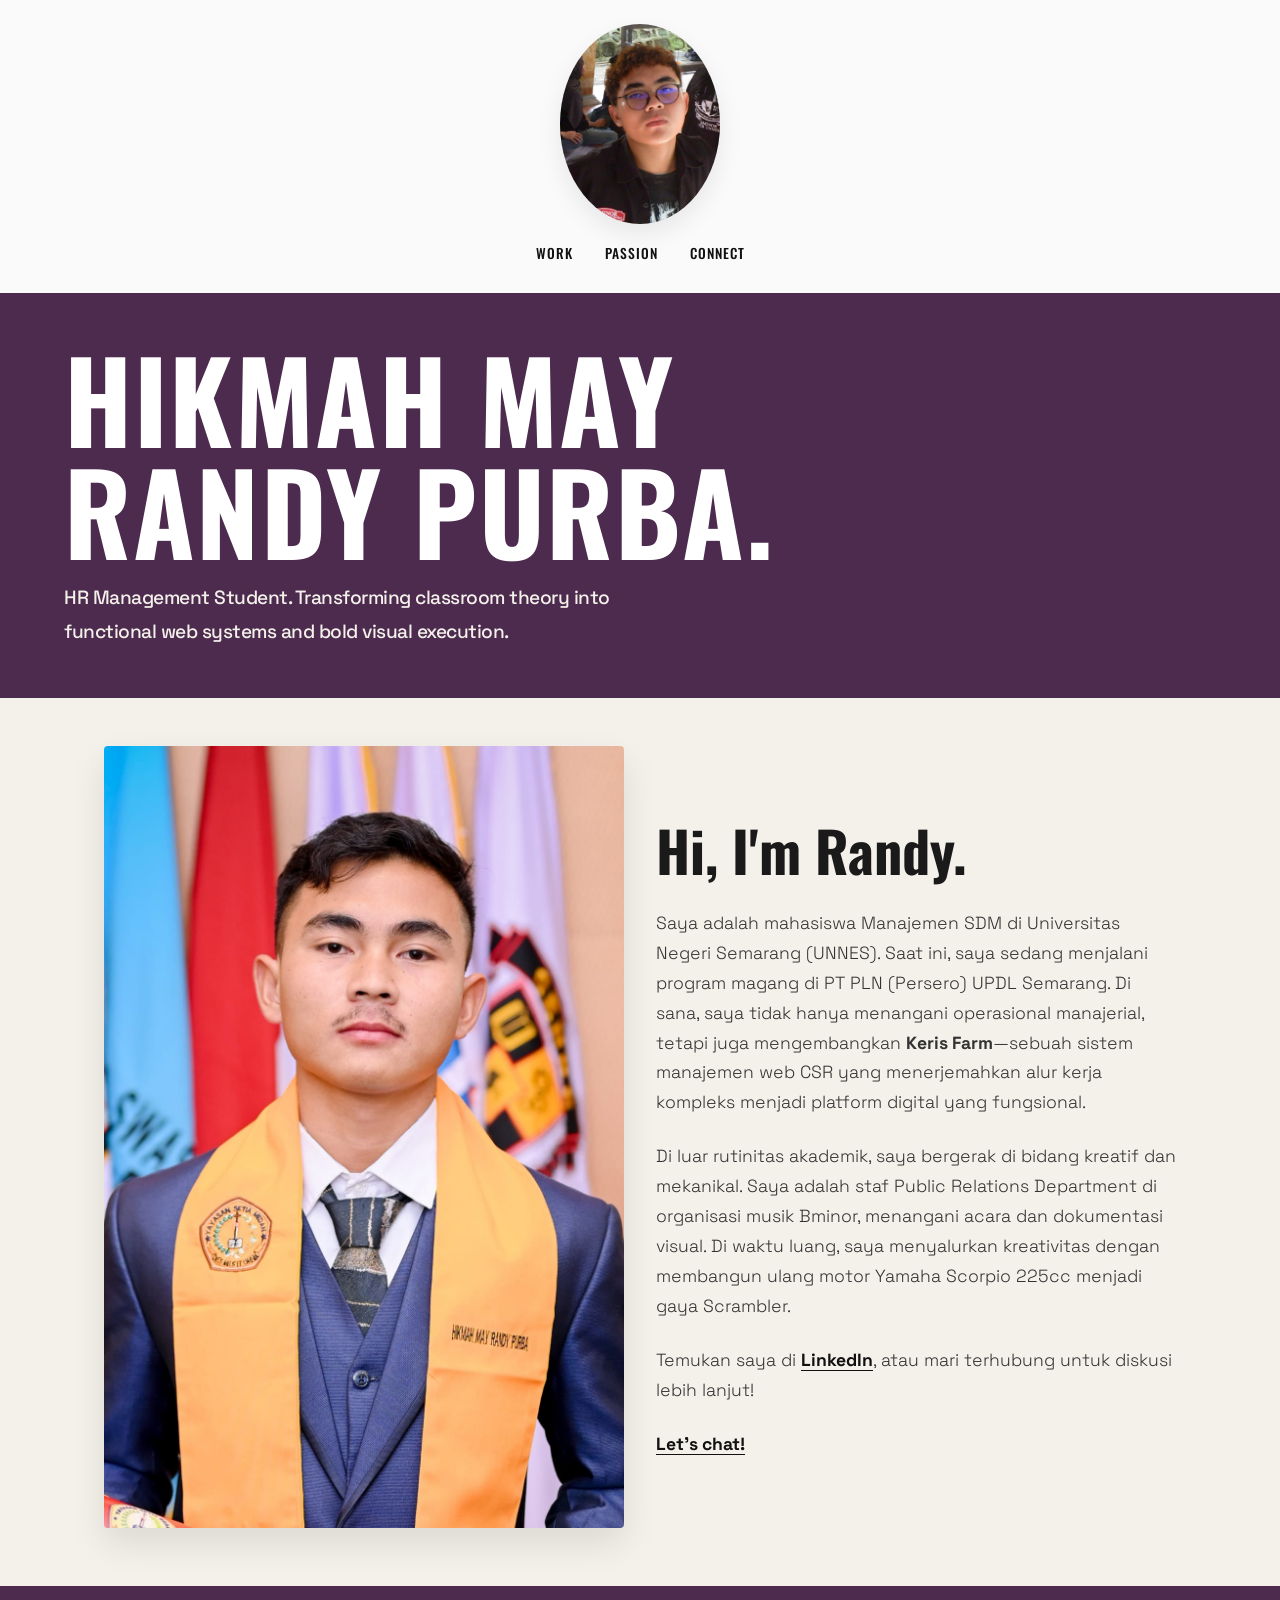
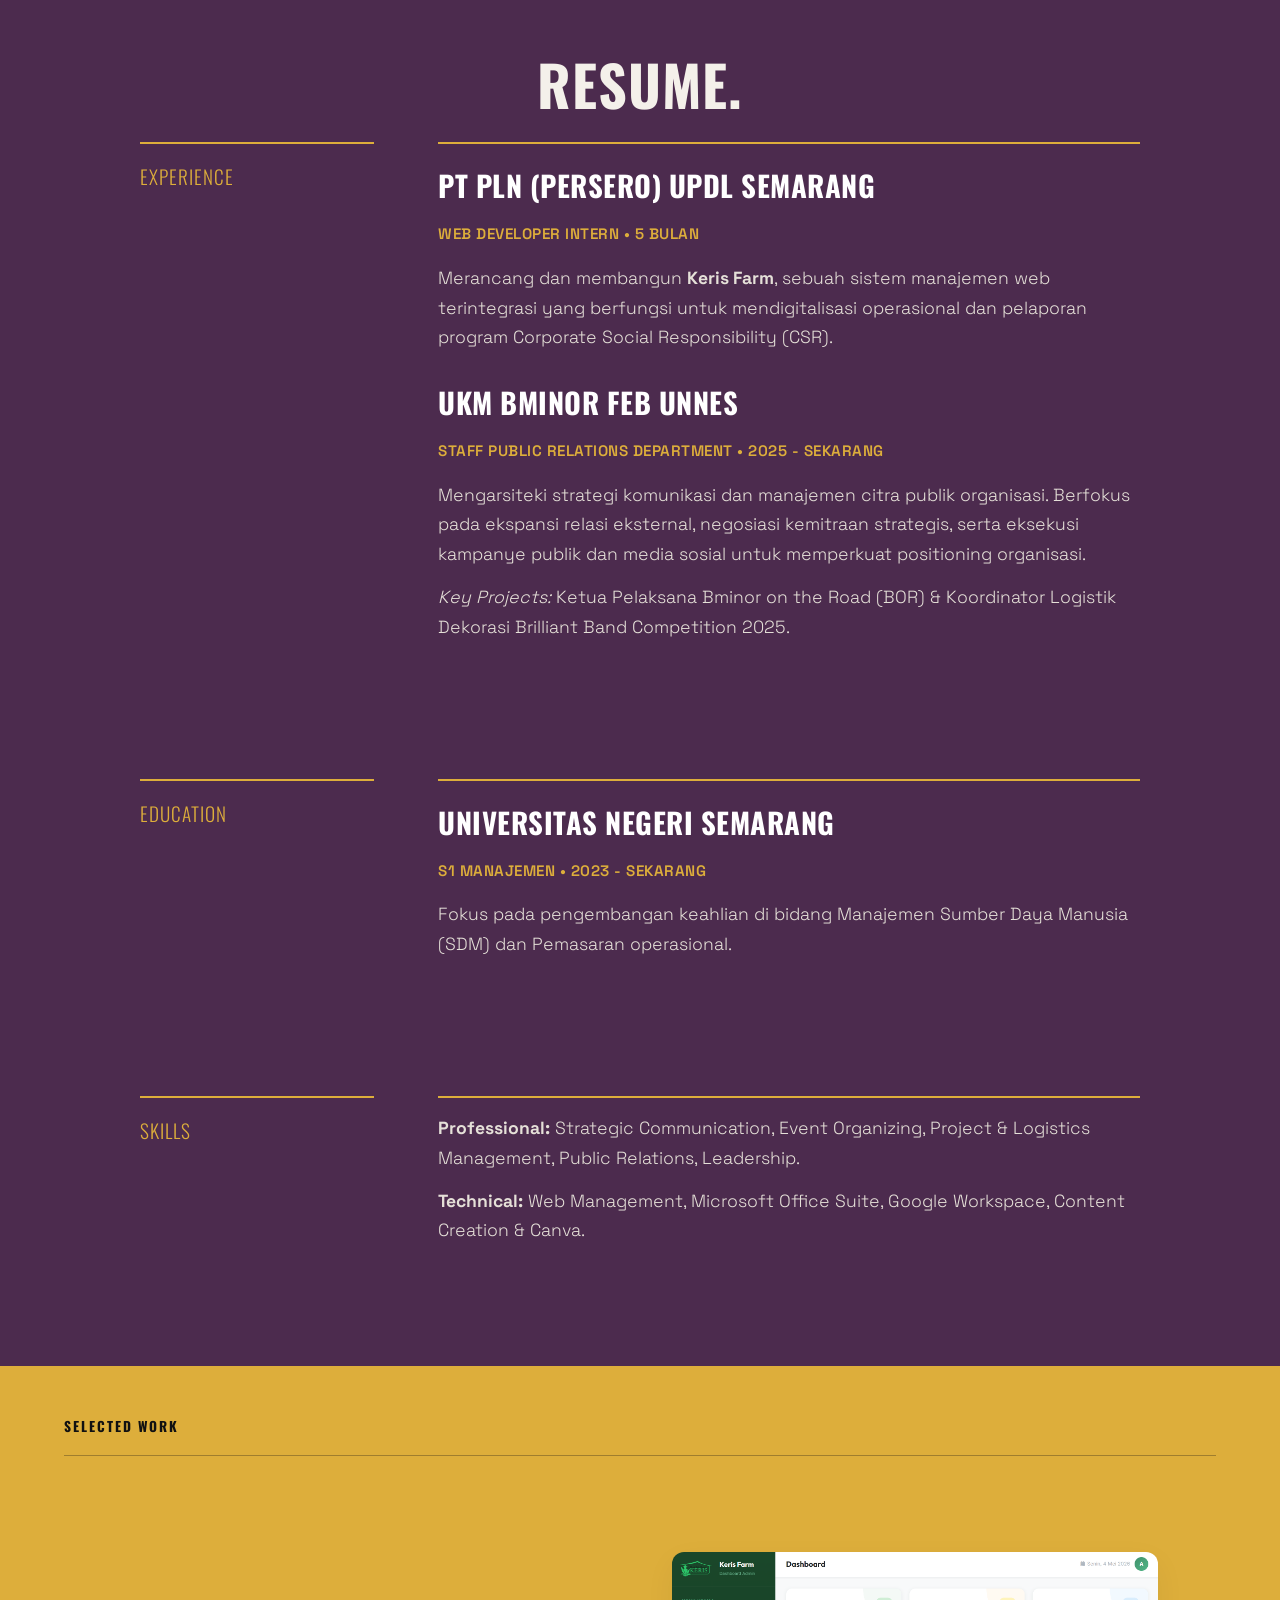
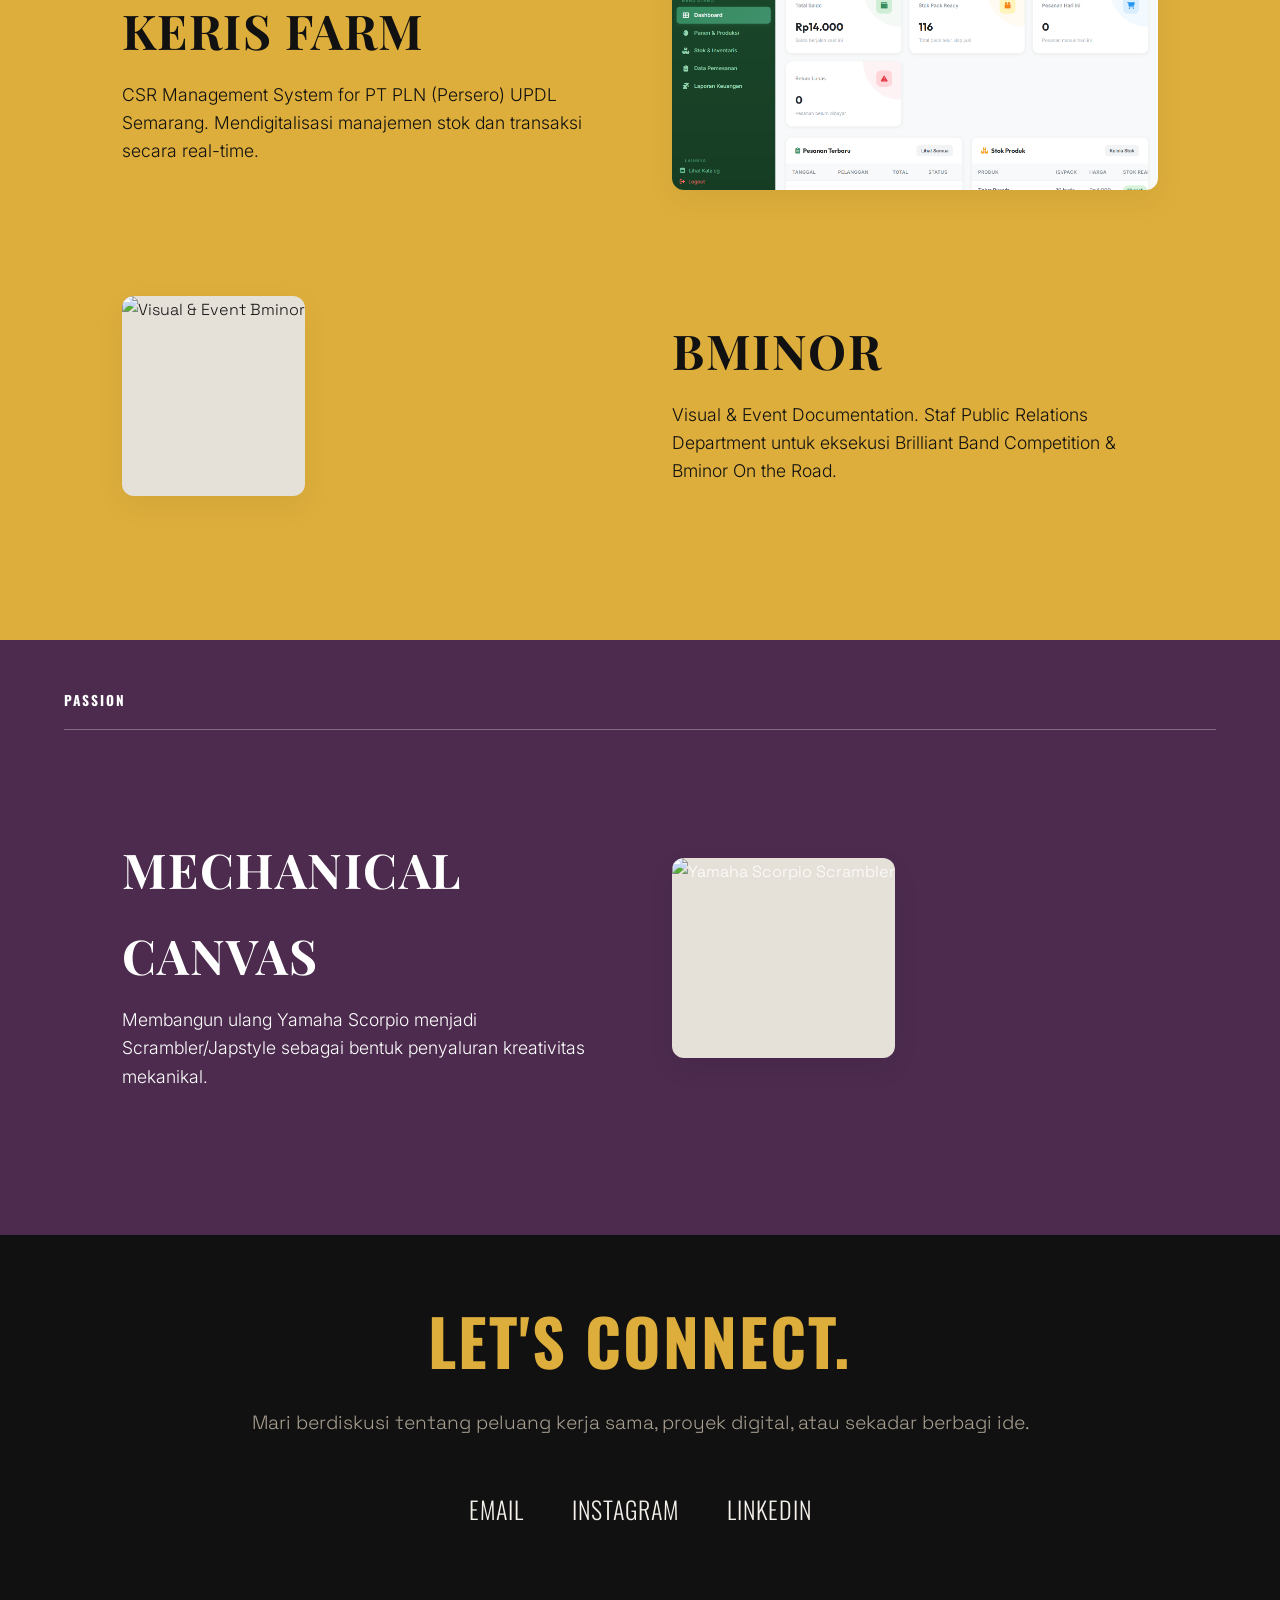
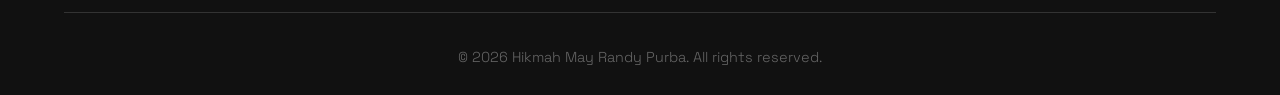
==== index.html @ bf38a8a7 "Add files via upload" ====
<!DOCTYPE html>
<html lang="id">

<head>
    <meta charset="UTF-8">
    <meta name="viewport" content="width=device-width, initial-scale=1.0">
    <title>Hikmah May Randy Purba | Portfolio</title>
    <link
        href="https://fonts.googleapis.com/css2?family=Oswald:wght@500;700&family=Space+Grotesk:wght@400;500;600&display=swap"
        rel="stylesheet">
    <link rel="stylesheet" href="style.css">
</head>

<body>

    <!-- Header / Navbar -->
    <header class="fade-in">
        <img src="profile.jpeg" alt="Hikmah May Randy Purba" class="profile-logo">
        <ul class="nav-links">
            <li><a href="#work">WORK</a></li>
            <li><a href="#passion">PASSION</a></li>
            <li><a href="#connect">CONNECT</a></li>
        </ul>
    </header>

    <!-- Hero Section -->
    <section class="hero-section">
        <div class="hero-content fade-in delay-1">
            <h1
                style="font-family: 'Oswald', sans-serif; font-size: clamp(3.5rem, 10vw, 7rem); line-height: 1; margin-bottom: 1rem; text-transform: uppercase;">
                HIKMAH MAY<br>RANDY PURBA.</h1>
            <p style="font-family: 'Space Grotesk', sans-serif; font-weight: 500; font-size: 1.2rem; color: #F4F0EA;">HR
                Management Student. Transforming classroom theory into functional web systems and bold visual execution.
            </p>
        </div>
    </section>

    <!-- About Section -->
    <section class="about-section fade-in-scroll">
        <div class="about-image">
            <img src="foto-randy.jpeg" alt="Randy Purba Portrait">
        </div>
        <div class="about-content">
            <h2>Hi, I'm Randy.</h2>
            <p>Saya adalah mahasiswa Manajemen SDM di Universitas Negeri Semarang (UNNES). Saat ini, saya sedang
                menjalani program magang di PT PLN (Persero) UPDL Semarang. Di sana, saya tidak hanya menangani
                operasional manajerial, tetapi juga mengembangkan <strong>Keris Farm</strong>—sebuah sistem manajemen
                web CSR yang menerjemahkan alur kerja kompleks menjadi platform digital yang fungsional.</p>
            <p>Di luar rutinitas akademik, saya bergerak di bidang kreatif dan mekanikal. Saya adalah staf Public
                Relations Department di organisasi musik Bminor, menangani acara dan dokumentasi visual. Di waktu luang,
                saya menyalurkan kreativitas dengan membangun ulang motor Yamaha Scorpio 225cc menjadi gaya Scrambler.
            </p>
            <p>Temukan saya di <a href="#">LinkedIn</a>, atau mari terhubung untuk diskusi lebih lanjut!</p>
            <p><strong><a href="#">Let's chat!</a></strong></p>
        </div>
    </section>

    <!-- Resume Section -->
    <section class="resume-section">
        <h2 class="section-title">Resume.</h2>
        <div class="resume-grid">

            <!-- Experience -->
            <div class="resume-category">Experience</div>
            <div class="resume-items">
                <div class="resume-item">
                    <h3>PT PLN (Persero) UPDL Semarang</h3>
                    <span class="date">Web Developer Intern &bull; 5 Bulan</span>
                    <p>Merancang dan membangun <strong>Keris Farm</strong>, sebuah sistem manajemen web terintegrasi
                        yang berfungsi untuk mendigitalisasi operasional dan pelaporan program Corporate Social
                        Responsibility (CSR).</p>
                </div>
                <div class="resume-item">
                    <h3>UKM Bminor FEB UNNES</h3>
                    <span class="date">Staff Public Relations Department &bull; 2025 - Sekarang</span>
                    <p>Mengarsiteki strategi komunikasi dan manajemen citra publik organisasi. Berfokus pada ekspansi
                        relasi eksternal, negosiasi kemitraan strategis, serta eksekusi kampanye publik dan media sosial
                        untuk memperkuat positioning organisasi.</p>
                    <p><em>Key Projects:</em> Ketua Pelaksana Bminor on the Road (BOR) & Koordinator Logistik Dekorasi
                        Brilliant Band Competition 2025.</p>
                </div>
            </div>

            <!-- Education -->
            <div class="resume-category">Education</div>
            <div class="resume-items">
                <div class="resume-item">
                    <h3>Universitas Negeri Semarang</h3>
                    <span class="date">S1 Manajemen &bull; 2023 - Sekarang</span>
                    <p>Fokus pada pengembangan keahlian di bidang Manajemen Sumber Daya Manusia (SDM) dan Pemasaran
                        operasional.</p>
                </div>
            </div>

            <!-- Skills -->
            <div class="resume-category">Skills</div>
            <div class="resume-items">
                <div class="resume-item">
                    <p><strong>Professional:</strong> Strategic Communication, Event Organizing, Project & Logistics
                        Management, Public Relations, Leadership.</p>
                    <p><strong>Technical:</strong> Web Management, Microsoft Office Suite, Google Workspace, Content
                        Creation & Canva.</p>
                </div>
            </div>

        </div>
    </section>

    <!-- Selected Work Section -->
    <section id="work" class="work-section">
        <h2 class="section-header fade-in-scroll">Selected Work</h2>

        <!-- Keris Farm -->
        <div class="project-container fade-in-scroll">
            <div class="project-image-wrapper">
                <img src="keris-dashboard.png" alt="Keris Farm Dashboard">
            </div>
            <div class="project-text">
                <h2 style="font-family: 'Playfair Display', serif; font-size: 3rem; margin-bottom: 1rem;">Keris Farm
                </h2>
                <p style="font-family: 'Inter', sans-serif; font-size: 1.1rem; line-height: 1.6;">CSR Management System
                    for PT PLN (Persero) UPDL Semarang. Mendigitalisasi manajemen stok dan transaksi secara real-time.
                </p>
            </div>
        </div>

        <!-- Bminor -->
        <div class="project-container fade-in-scroll">
            <div class="project-image-wrapper">
                <img src="bminor.jpg" alt="Visual & Event Bminor">
            </div>
            <div class="project-text">
                <h2 style="font-family: 'Playfair Display', serif; font-size: 3rem; margin-bottom: 1rem;">Bminor</h2>
                <p style="font-family: 'Inter', sans-serif; font-size: 1.1rem; line-height: 1.6;">Visual & Event
                    Documentation. Staf Public Relations Department untuk eksekusi Brilliant Band Competition & Bminor
                    On the Road.</p>
            </div>
        </div>
    </section>

    <!-- Passion Section -->
    <section id="passion" class="passion-section">
        <h2 class="section-header fade-in-scroll">Passion</h2>

        <div class="project-container fade-in-scroll">
            <div class="project-image-wrapper">
                <img src="motor.jpeg" alt="Yamaha Scorpio Scrambler">
            </div>
            <div class="project-text">
                <h2 style="font-family: 'Playfair Display', serif; font-size: 3rem; margin-bottom: 1rem;">Mechanical
                    Canvas</h2>
                <p style="font-family: 'Inter', sans-serif; font-size: 1.1rem; line-height: 1.6;">Membangun ulang Yamaha
                    Scorpio menjadi Scrambler/Japstyle sebagai bentuk penyaluran kreativitas mekanikal.</p>
            </div>
        </div>
    </section>

    <!-- Footer -->
    <footer id="connect" class="footer-section">
        <div class="footer-content">
            <h2>LET'S CONNECT.</h2>
            <p>Mari berdiskusi tentang peluang kerja sama, proyek digital, atau sekadar berbagi ide.</p>
            <div class="social-links">
                <a href="mailto:hikmahpabloko@gmail.com" target="_blank">EMAIL</a>
                <a href="https://instagram.com/randypablo_9" target="_blank">INSTAGRAM</a>
                <a href="#" target="_blank">LINKEDIN</a>
            </div>
        </div>
        <div class="footer-bottom">
            <p>&copy; 2026 Hikmah May Randy Purba. All rights reserved.</p>
        </div>
    </footer>

    <script src="script.js"></script>
</body>

</html>
---- style.css ----
@import url('https://fonts.googleapis.com/css2?family=Inter:wght@300;400;500&family=Playfair+Display:ital,wght@0,400;0,600;1,400&display=swap');

:root {
    --bg-color: #f4f1ea;
    --text-primary: #2c2b29;
    --text-accent: #A89F91;
    --font-heading: 'Playfair Display', serif;
    --font-body: 'Inter', sans-serif;
    --padding-global: 10vh 5%;
    --radius: 12px;
    --transition-slow: 1s cubic-bezier(0.16, 1, 0.3, 1);
}

* {
    margin: 0;
    padding: 0;
    box-sizing: border-box;
}

html {
    scroll-behavior: smooth;
}

body {
    background-color: var(--bg-color);
    color: var(--text-primary);
    font-family: var(--font-body);
    font-weight: 300;
    line-height: 1.8;
    overflow-x: hidden;
    -webkit-font-smoothing: antialiased;
}

a {
    text-decoration: none;
    color: inherit;
    transition: opacity 0.3s ease;
}

a:hover {
    opacity: 0.6;
}

h1,
h2,
h3 {
    font-family: 'Oswald', sans-serif;
    text-transform: uppercase;
    letter-spacing: 1.5px;
    font-weight: 700;
    color: #1a1a1a;
}

h2, h3 {
    margin-bottom: 0.5rem !important;
}

body,
p,
a,
span {
    font-family: 'Space Grotesk', sans-serif;
}

/* Animations */
.fade-in {
    opacity: 0;
    transform: translateY(30px);
    animation: fadeInUp 1.5s cubic-bezier(0.16, 1, 0.3, 1) forwards;
}

.delay-1 {
    animation-delay: 0.2s;
}

.delay-2 {
    animation-delay: 0.4s;
}

@keyframes fadeInUp {
    to {
        opacity: 1;
        transform: translateY(0);
    }
}

.fade-in-scroll {
    opacity: 0;
    transform: translateY(40px);
    transition: opacity 1.5s cubic-bezier(0.16, 1, 0.3, 1), transform 1.5s cubic-bezier(0.16, 1, 0.3, 1);
}

.fade-in-scroll.visible {
    opacity: 1;
    transform: translateY(0);
}

/* Header & Navbar */
header {
    display: flex;
    flex-direction: column;
    align-items: center;
    justify-content: center;
    padding: 1.5rem 5%;
    background-color: #FAFAFA;
}

.profile-logo {
    width: 160px !important;
    height: 160px !important;
    border-radius: 50% !important;
    object-fit: cover !important;
    margin-bottom: 0;
    box-shadow: 0 10px 25px rgba(0,0,0,0.08);
}

.nav-links {
    display: flex;
    gap: 2rem;
    justify-content: center;
    list-style: none;
    margin-top: 1rem;
}

.nav-links a {
    font-family: 'Oswald', sans-serif;
    font-size: 0.85rem;
    font-weight: 500;
    letter-spacing: 1px;
    text-transform: uppercase;
    color: #111111;
}

.nav-links a:hover {
    color: #DBAC34;
}

/* Hero Section */
.hero-section {
    background-color: #4C2B4E;
    color: #FFFFFF;
    padding: 3rem 5% !important;
    display: flex;
    flex-direction: column;
    justify-content: center;
}

.hero-content {
    max-width: 900px;
}

.hero-section h1 {
    font-size: clamp(3.5rem, 10vw, 7rem);
    line-height: 1;
    margin-bottom: 1rem;
    color: #FFFFFF;
}

.hero-section p {
    font-family: 'Space Grotesk', sans-serif;
    font-weight: 500;
    font-size: 1.2rem;
    letter-spacing: -0.5px;
    max-width: 600px;
    line-height: 1.8;
    color: #F4F0EA;
}

/* About Section */
.about-section {
    display: grid;
    grid-template-columns: 1fr 1fr;
    gap: 2rem;
    align-items: center;
    padding: 3rem 5% !important;
    max-width: 1200px;
    margin: 0 auto;
}

.about-image img {
    width: 100%;
    height: auto;
    object-fit: cover;
    border-radius: 4px;
    box-shadow: 0 15px 35px rgba(0,0,0,0.1);
}

.about-content h2 {
    font-family: 'Oswald', sans-serif;
    font-size: 3.5rem;
    margin-bottom: 1.5rem;
    text-transform: none;
    letter-spacing: 0;
}

.about-content p {
    font-family: 'Space Grotesk', sans-serif;
    font-size: 1.1rem;
    line-height: 1.7;
    color: #333333;
    margin-bottom: 1.5rem;
}

.about-content a {
    font-weight: bold;
    color: #111;
    text-decoration: underline;
    text-underline-offset: 4px;
}

/* Resume Section */
.resume-section { padding: 3rem 5% !important; background-color: #4C2B4E; color: #F4F0EA; }
.section-title { font-family: 'Oswald', sans-serif; font-size: 3.5rem; text-transform: uppercase; margin-bottom: 1.5rem; text-align: center; letter-spacing: 1px; color: #F4F0EA; }
.resume-grid { display: grid; grid-template-columns: 1fr 3fr; gap: 4rem; max-width: 1000px; margin: 0 auto; }
.resume-category { font-family: 'Oswald', sans-serif; font-size: 1.2rem; text-transform: uppercase; letter-spacing: 1px; color: #DDAE3B; border-top: 2px solid #DDAE3B; padding-top: 1rem; }
.resume-items { border-top: 2px solid #DDAE3B; padding-top: 1rem; padding-bottom: 3rem; }
.resume-item { margin-bottom: 1.5rem; }
.resume-item h3 { font-family: 'Oswald', sans-serif; font-size: 1.8rem; margin-bottom: 0.3rem; letter-spacing: 0.5px; color: #FFFFFF; }
.resume-item .date { display: inline-block; font-family: 'Space Grotesk', sans-serif; font-size: 0.95rem; font-weight: 600; color: #DDAE3B; margin-bottom: 1rem; text-transform: uppercase; letter-spacing: 0.5px; }
.resume-item p { font-family: 'Space Grotesk', sans-serif; font-size: 1.1rem; line-height: 1.7; margin-bottom: 0.8rem; color: #E5E0D8; }

/* Section Common */
section {
    padding: 3rem 5% !important;
}

.section-header {
    font-size: 0.85rem;
    text-transform: uppercase;
    letter-spacing: 0.15em;
    color: var(--text-accent);
    margin-bottom: 2rem;
    border-bottom: 1px solid rgba(168, 159, 145, 0.3);
    padding-bottom: 1rem;
}

.work-section {
    background-color: #DDAE3B;
    padding: 3rem 5% !important;
    color: #111111;
}

.work-section h2, .work-section h3, .work-section .section-header {
    color: #111111;
    border-color: rgba(17, 17, 17, 0.3);
}

.passion-section {
    background-color: #4C2B4E;
    color: #FFFFFF;
}

.passion-section h2, .passion-section h3, .passion-section .section-header, .passion-section .project-desc {
    color: #FFFFFF;
    border-color: rgba(255, 255, 255, 0.3);
}

/* Project Layout - Strict Grid */
.project-container {
    display: grid;
    grid-template-columns: 1fr 1fr;
    gap: 4rem;
    align-items: center;
    margin: 6rem auto;
    max-width: 1200px;
    padding: 0 5%;
}

.project-container:nth-child(even) .project-text {
    order: -1;
}

img {
    width: 100%;
    height: auto;
    border-radius: 12px;
    object-fit: cover;
    background-color: #e5e0d8;
    min-height: 200px;
    box-shadow: 0 10px 30px rgba(0, 0, 0, 0.05);
}

@media (max-width: 768px) {
    .project-container {
        grid-template-columns: 1fr;
        gap: 2rem;
    }

    .project-container:nth-child(even) .project-text {
        order: 0;
        /* Reset ordering for mobile */
    }
}

/* Footer */
.footer-section { background-color: #111111; color: #F4F0EA; padding: 3rem 5% 1.5rem; text-align: center; }
.footer-content { max-width: 800px; margin: 0 auto 5rem; }
.footer-content h2 { font-family: 'Oswald', sans-serif; font-size: 4rem; text-transform: uppercase; margin-bottom: 1rem; color: #DDAE3B; letter-spacing: 2px; }
.footer-content p { font-family: 'Space Grotesk', sans-serif; font-size: 1.2rem; margin-bottom: 3rem; color: #A89F91; }
.social-links { display: flex; justify-content: center; gap: 3rem; flex-wrap: wrap; }
.social-links a { font-family: 'Oswald', sans-serif; font-size: 1.5rem; text-transform: uppercase; color: #F4F0EA; text-decoration: none; position: relative; letter-spacing: 1px; transition: color 0.3s ease; }
.social-links a:hover { color: #DDAE3B; }
.footer-bottom { border-top: 1px solid #333; padding-top: 2rem; }
.footer-bottom p { font-family: 'Space Grotesk', sans-serif; font-size: 0.9rem; color: #666; }

/* Mobile Media Queries */
@media (max-width: 768px) {
    .nav-links {
        display: none;
    }
    
    .about-section {
        grid-template-columns: 1fr;
        gap: 2rem;
    }

    .resume-grid { grid-template-columns: 1fr; gap: 1rem; }
    .resume-category { border-top: none; padding-top: 0; padding-bottom: 1rem; color: #111; font-size: 1.5rem; }
}
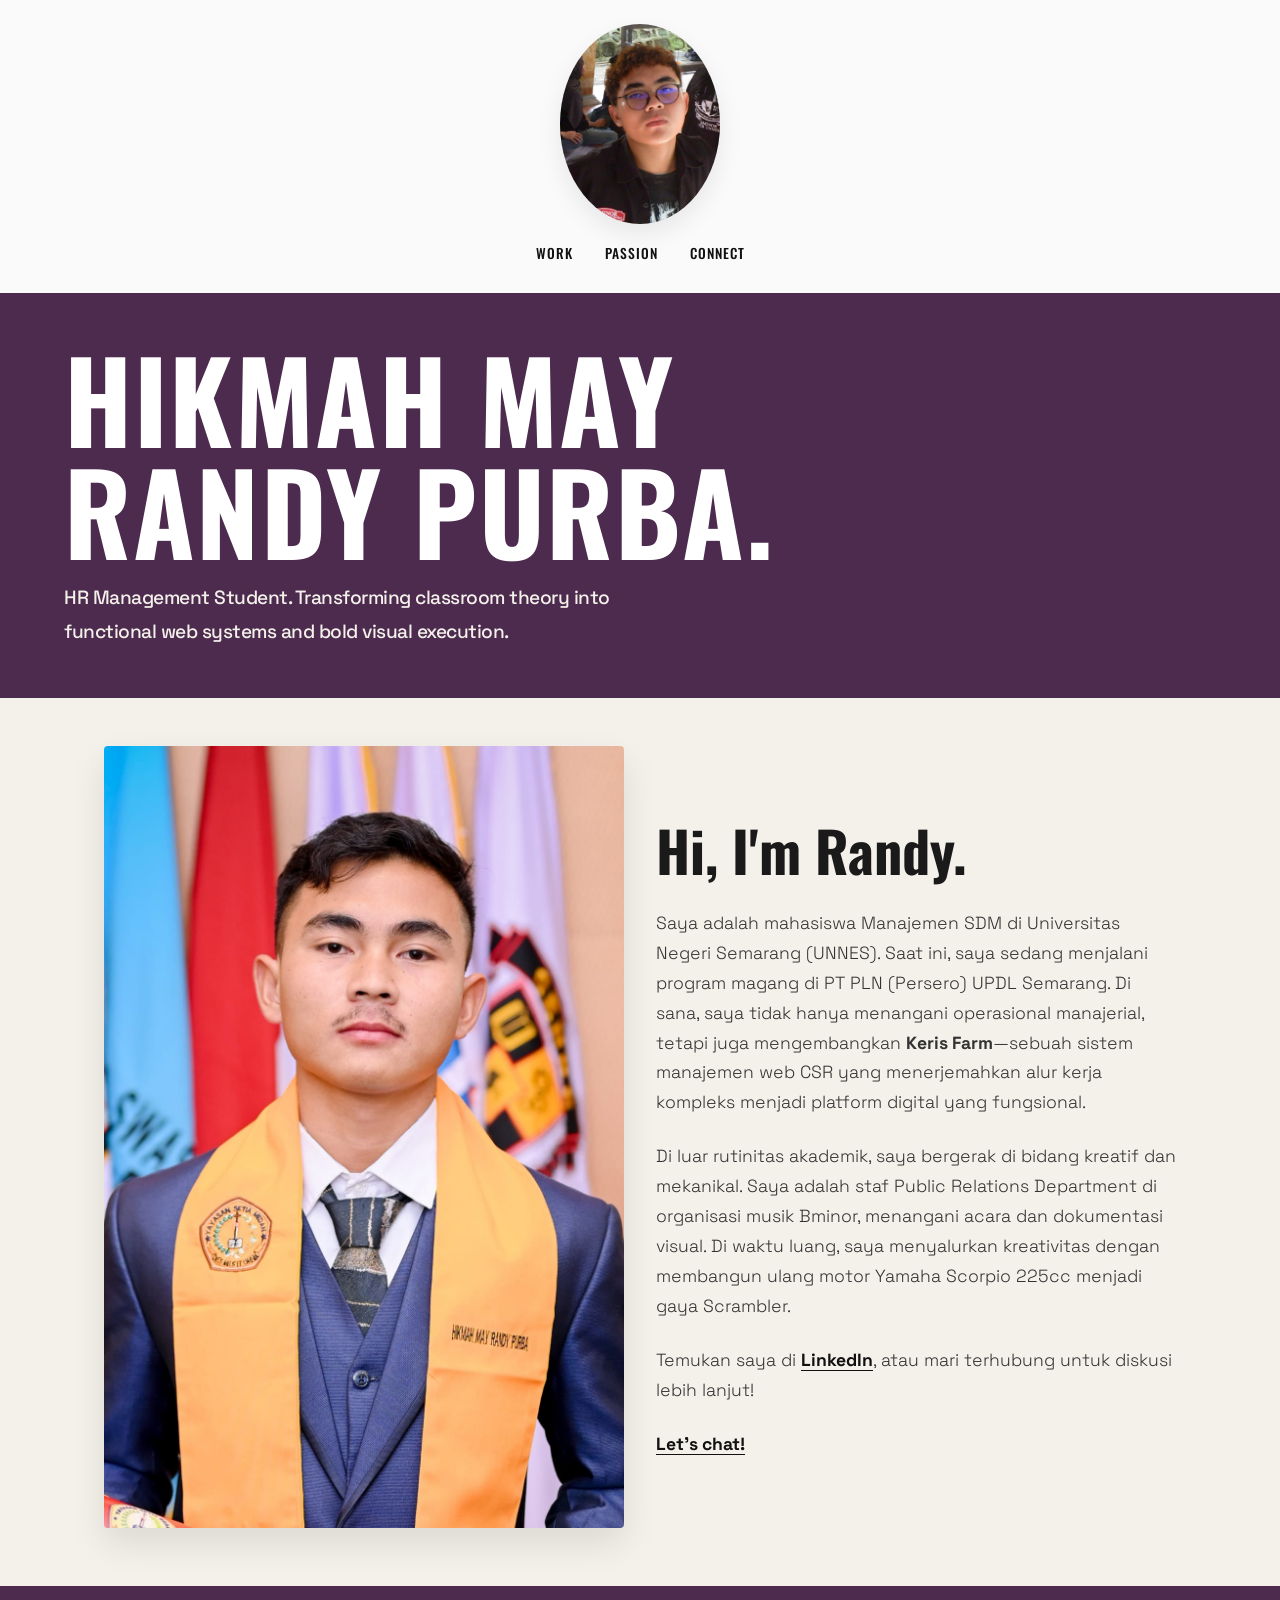
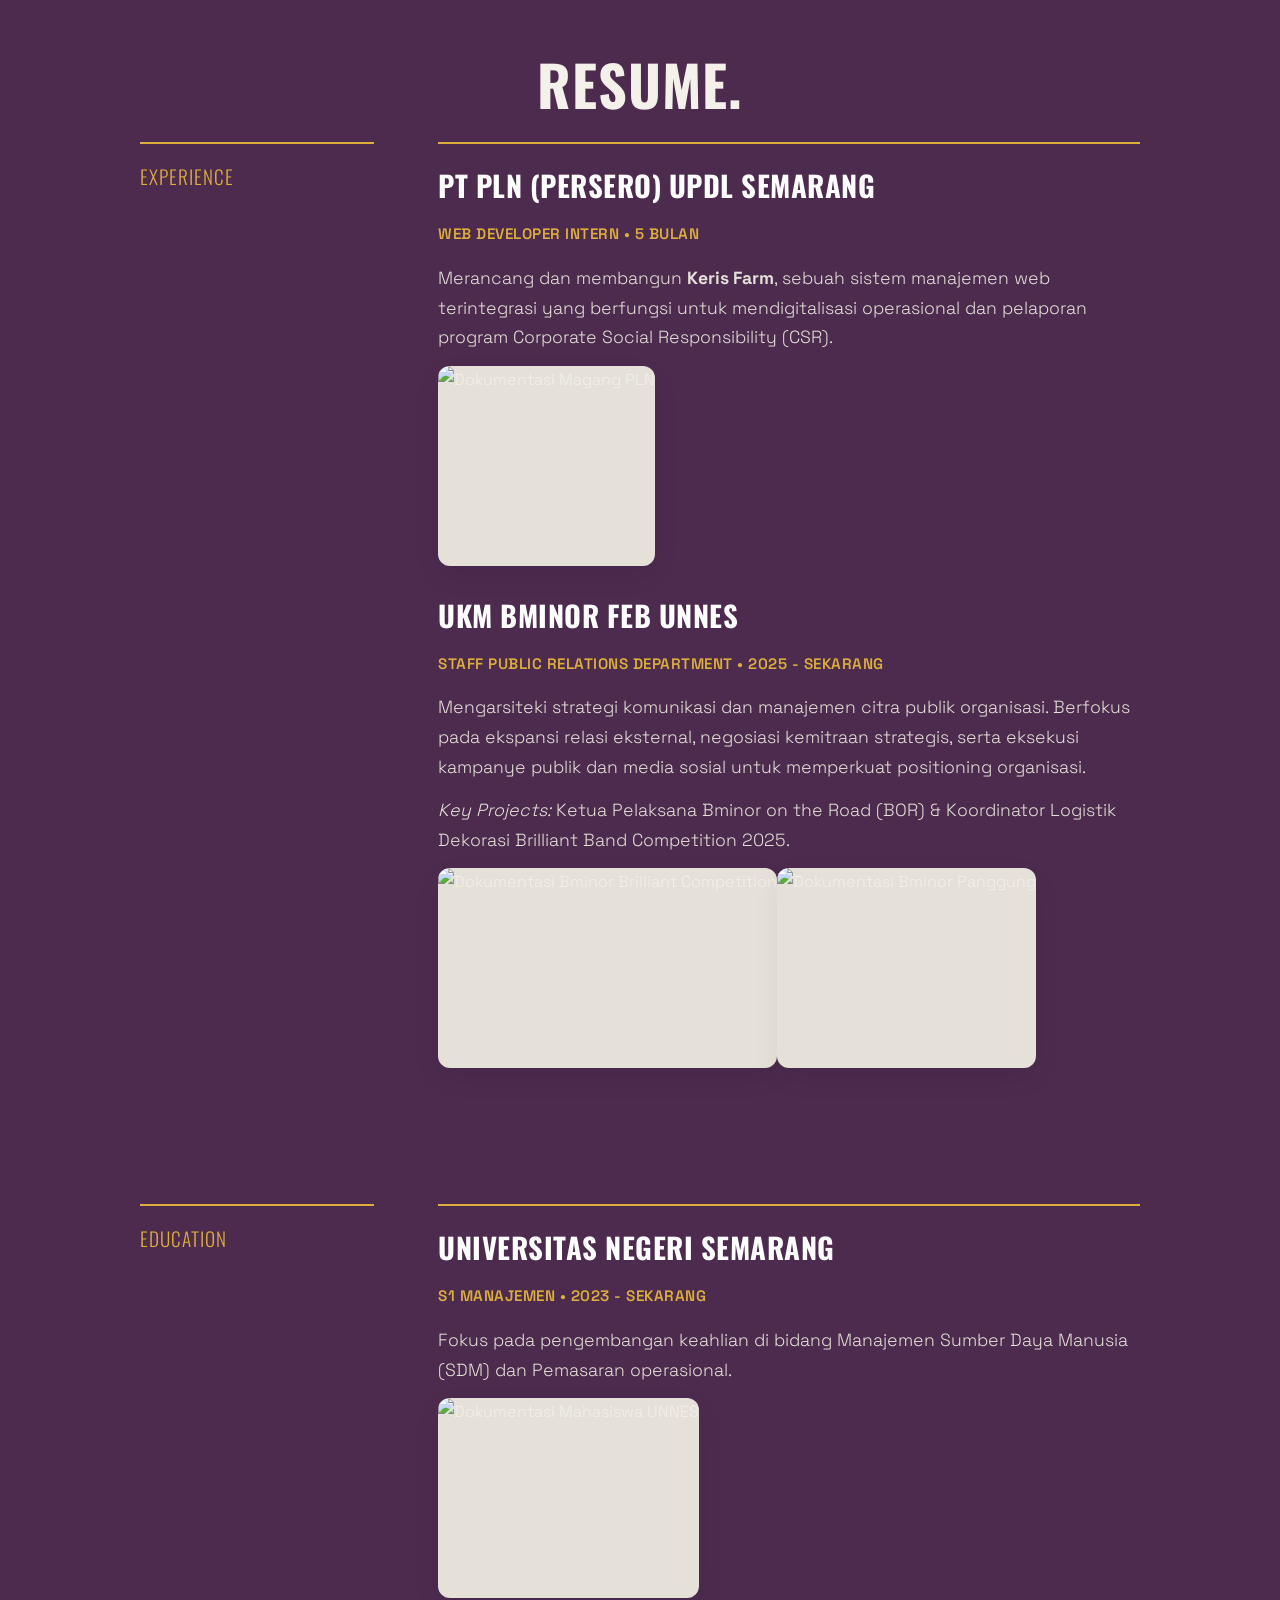
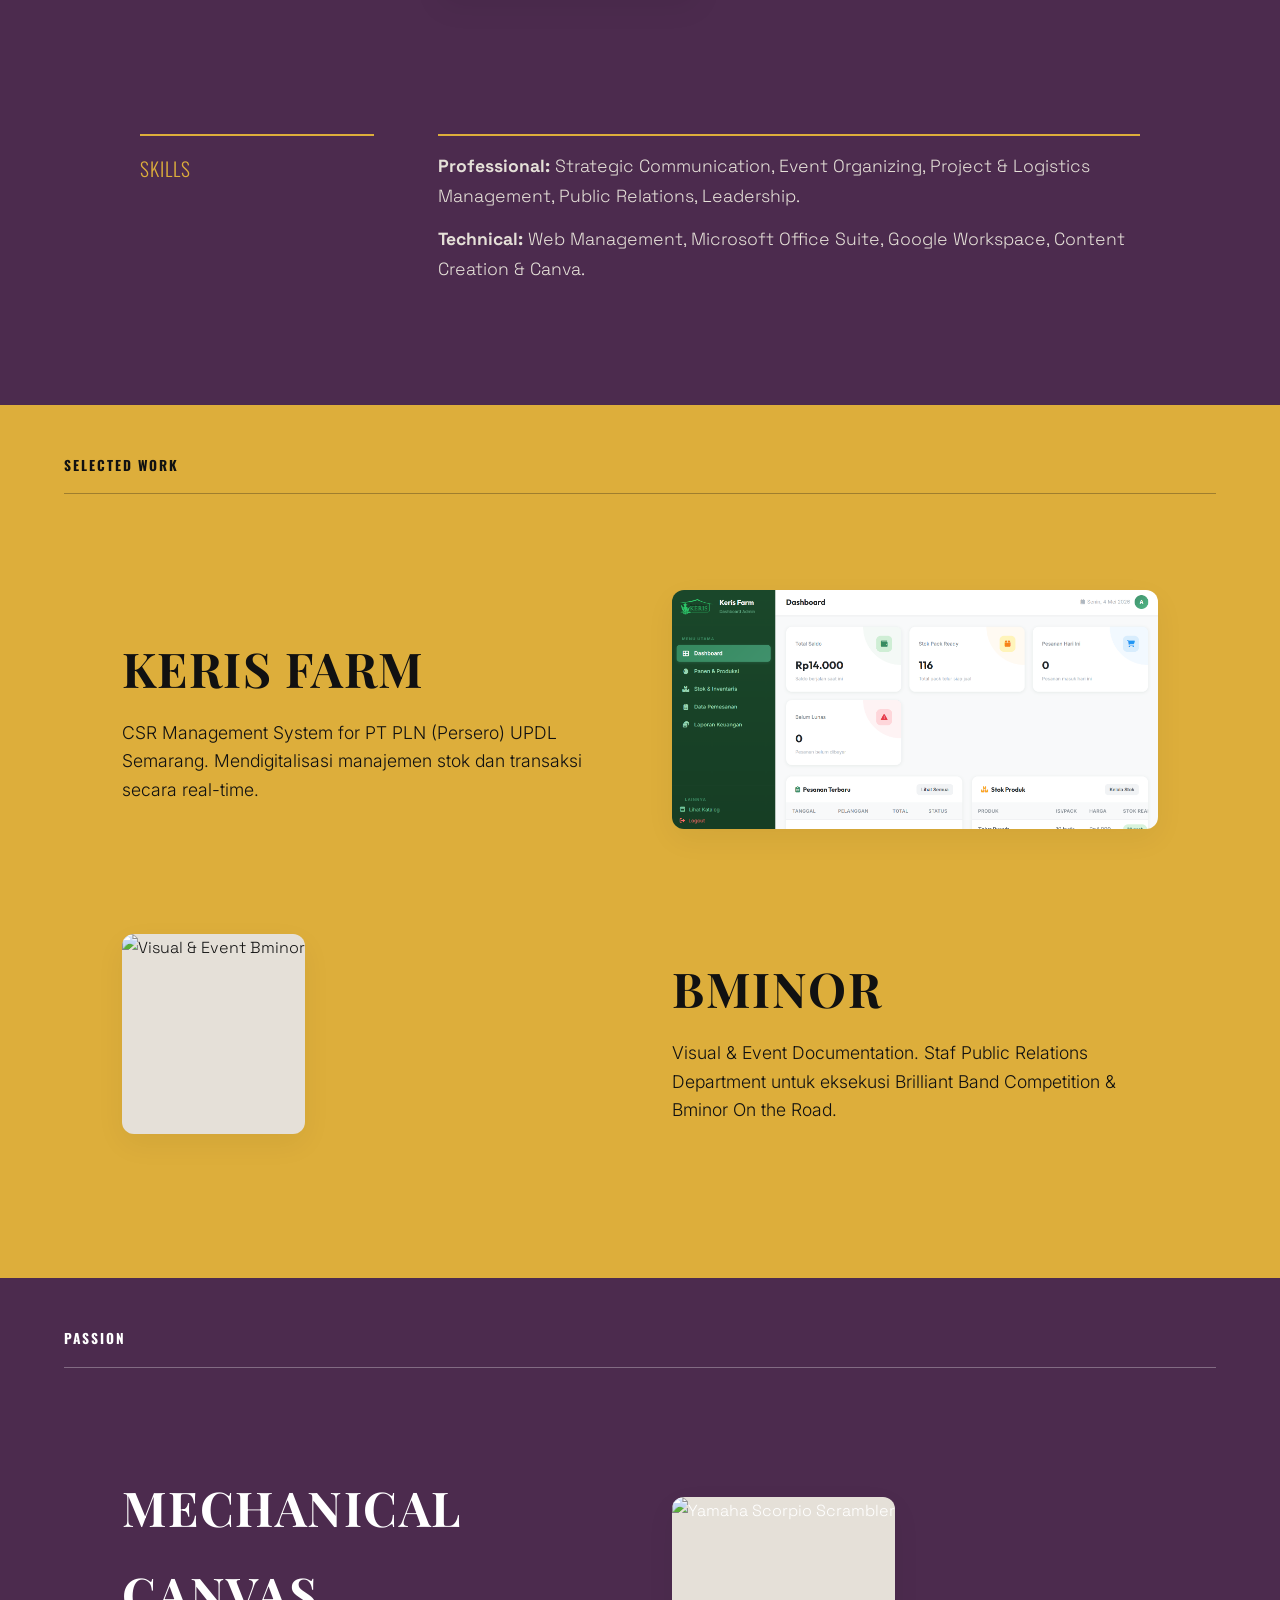
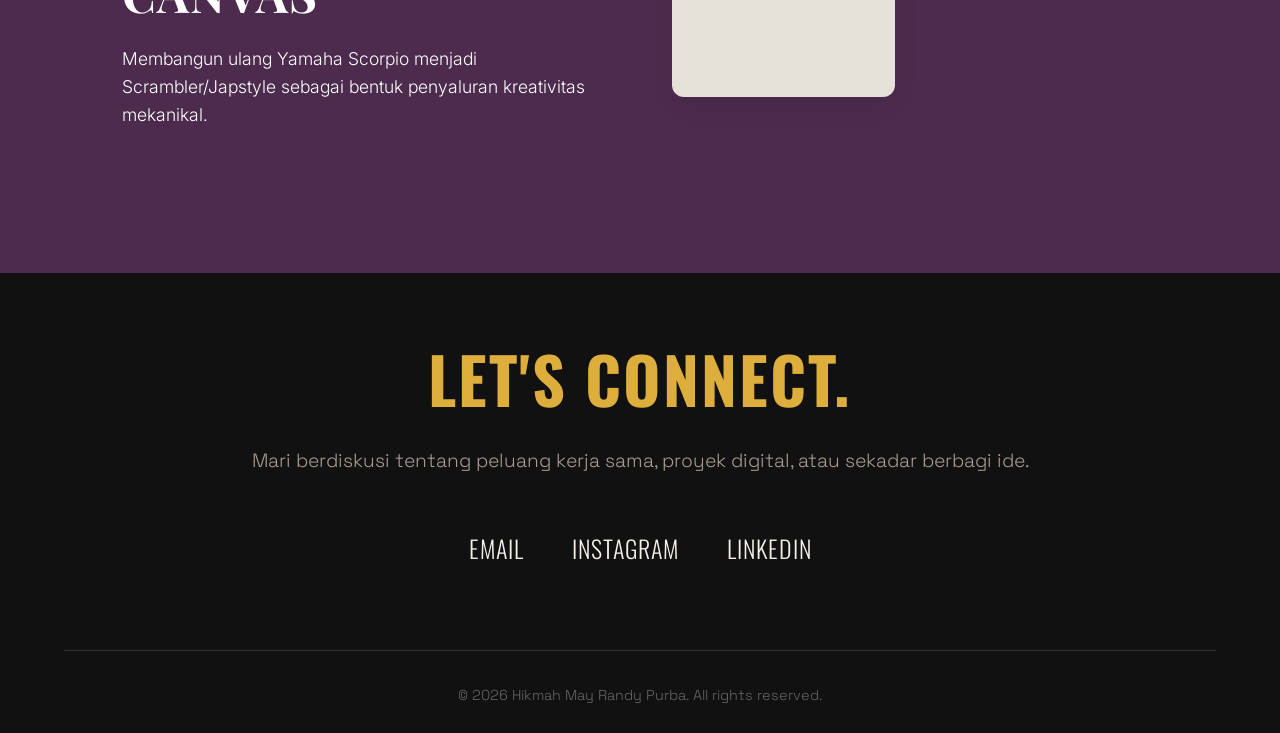
==== commit 7c632e8e: "Add files via upload" ====
--- a/index.html
+++ b/index.html
@@ -69,6 +69,8 @@
                     <p>Merancang dan membangun <strong>Keris Farm</strong>, sebuah sistem manajemen web terintegrasi
                         yang berfungsi untuk mendigitalisasi operasional dan pelaporan program Corporate Social
                         Responsibility (CSR).</p>
+                    <div class="resume-gallery"><img src="foto-pln.jpeg" alt="Dokumentasi Magang PLN"
+                            class="pln-portrait"></div>
                 </div>
                 <div class="resume-item">
                     <h3>UKM Bminor FEB UNNES</h3>
@@ -78,6 +80,9 @@
                         untuk memperkuat positioning organisasi.</p>
                     <p><em>Key Projects:</em> Ketua Pelaksana Bminor on the Road (BOR) & Koordinator Logistik Dekorasi
                         Brilliant Band Competition 2025.</p>
+                    <div class="resume-gallery"><img src="foto-bminor1.jpeg"
+                            alt="Dokumentasi Bminor Brilliant Competition"><img src="foto-bminor2.jpeg"
+                            alt="Dokumentasi Bminor Panggung"></div>
                 </div>
             </div>
 
@@ -89,6 +94,7 @@
                     <span class="date">S1 Manajemen &bull; 2023 - Sekarang</span>
                     <p>Fokus pada pengembangan keahlian di bidang Manajemen Sumber Daya Manusia (SDM) dan Pemasaran
                         operasional.</p>
+                    <div class="resume-gallery"><img src="foto-unnes.jpeg" alt="Dokumentasi Mahasiswa UNNES"></div>
                 </div>
             </div>
 
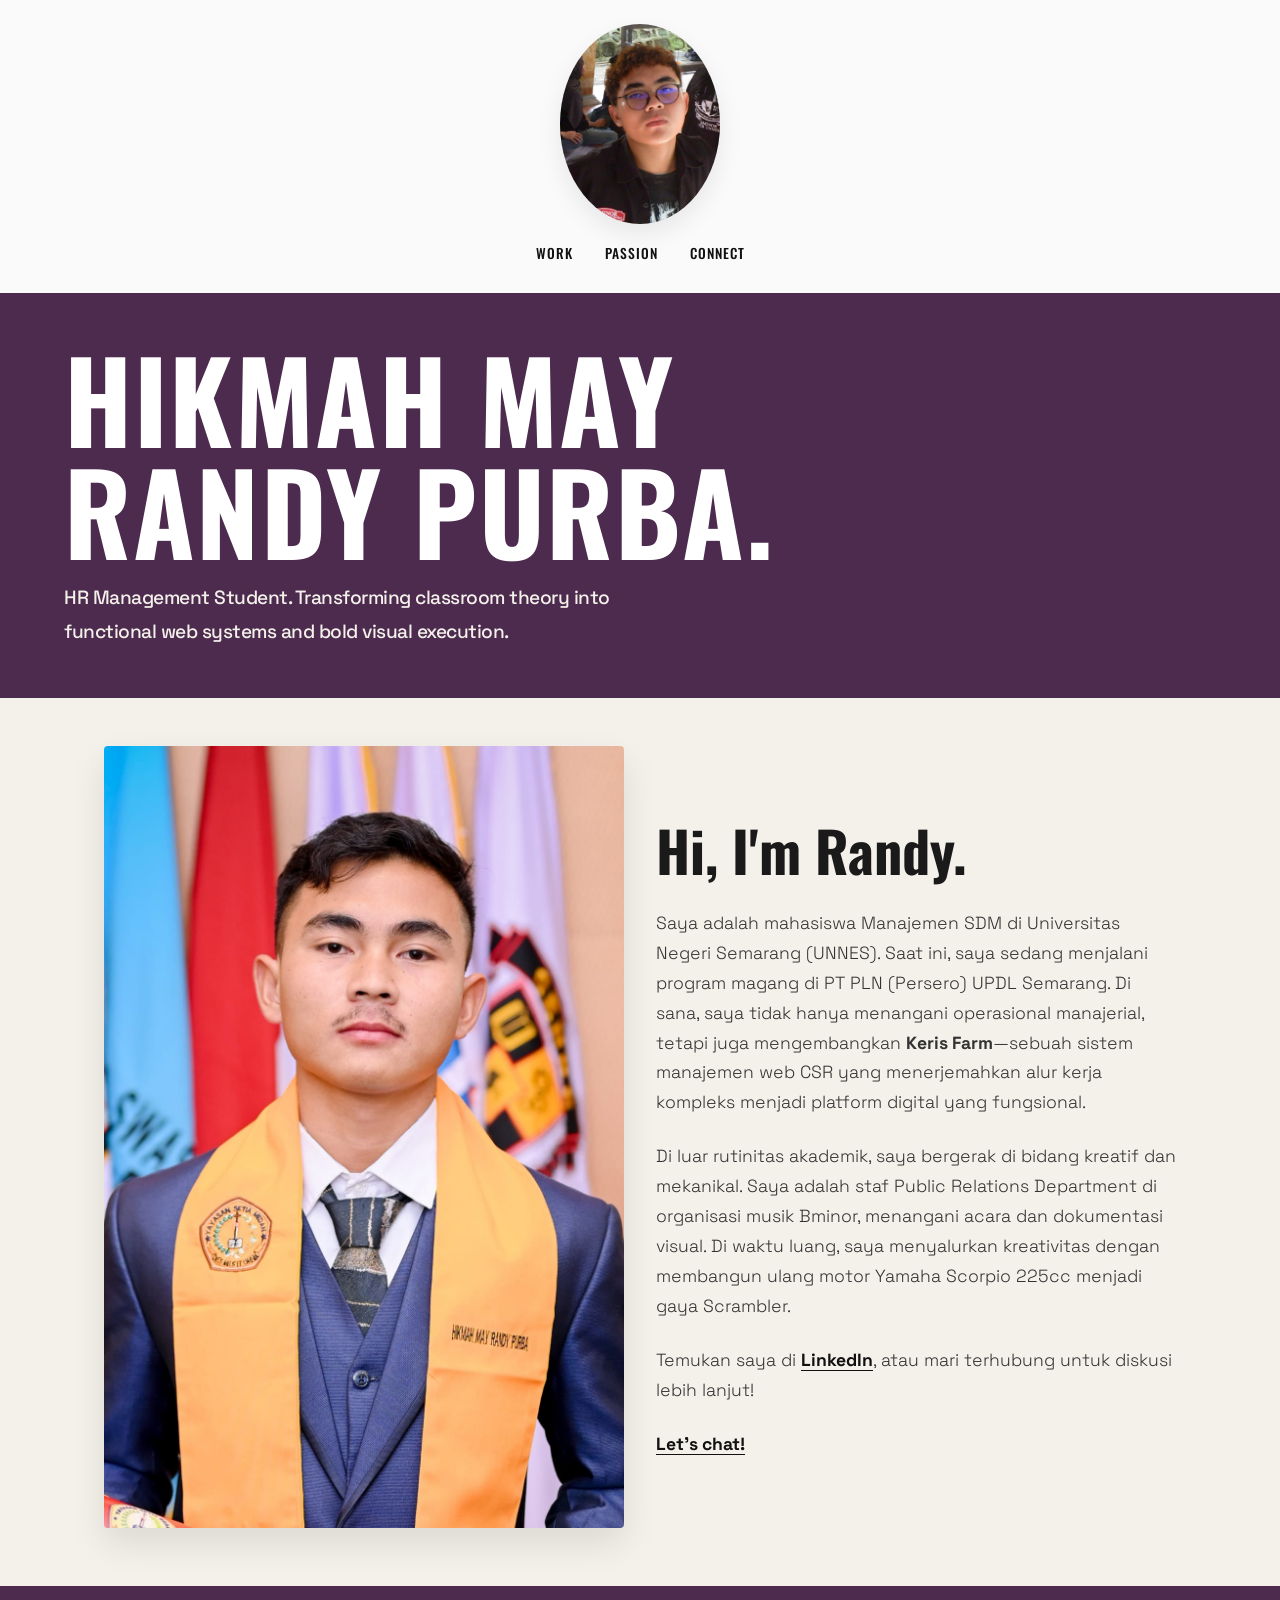
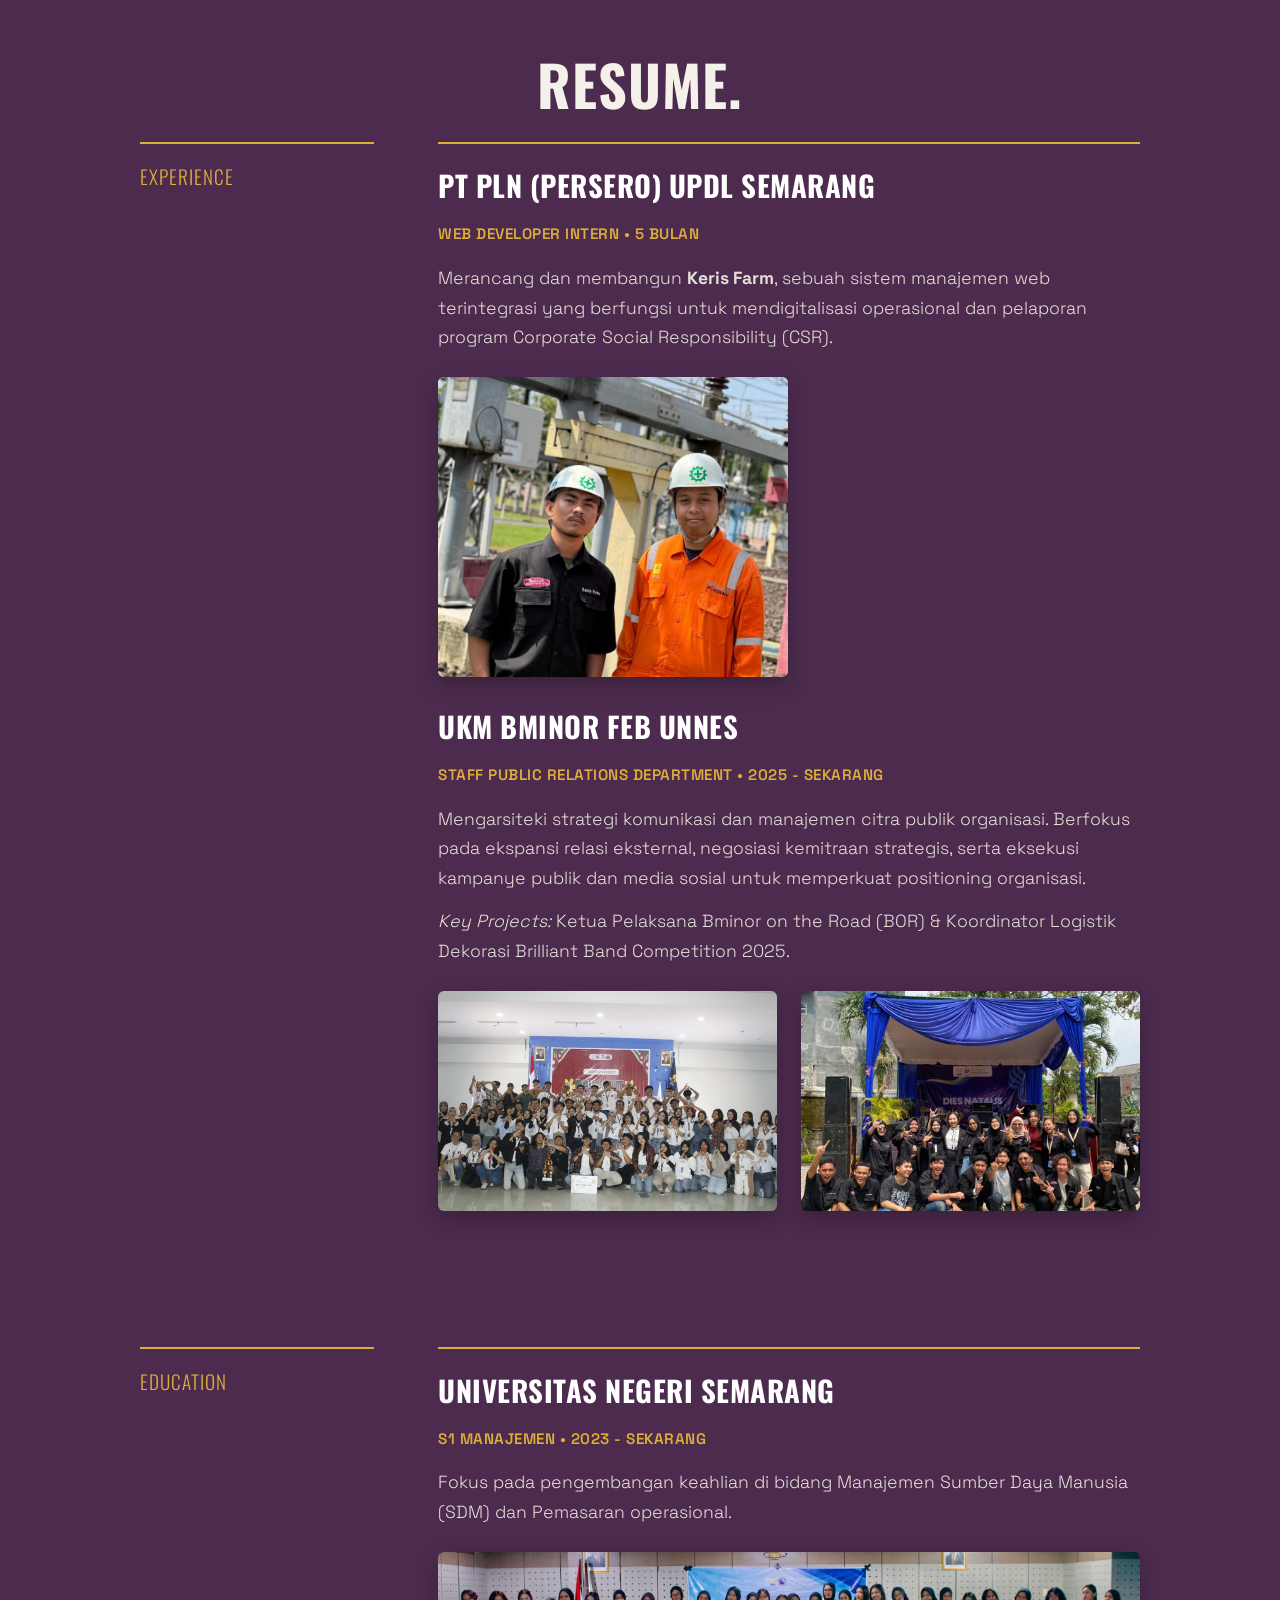
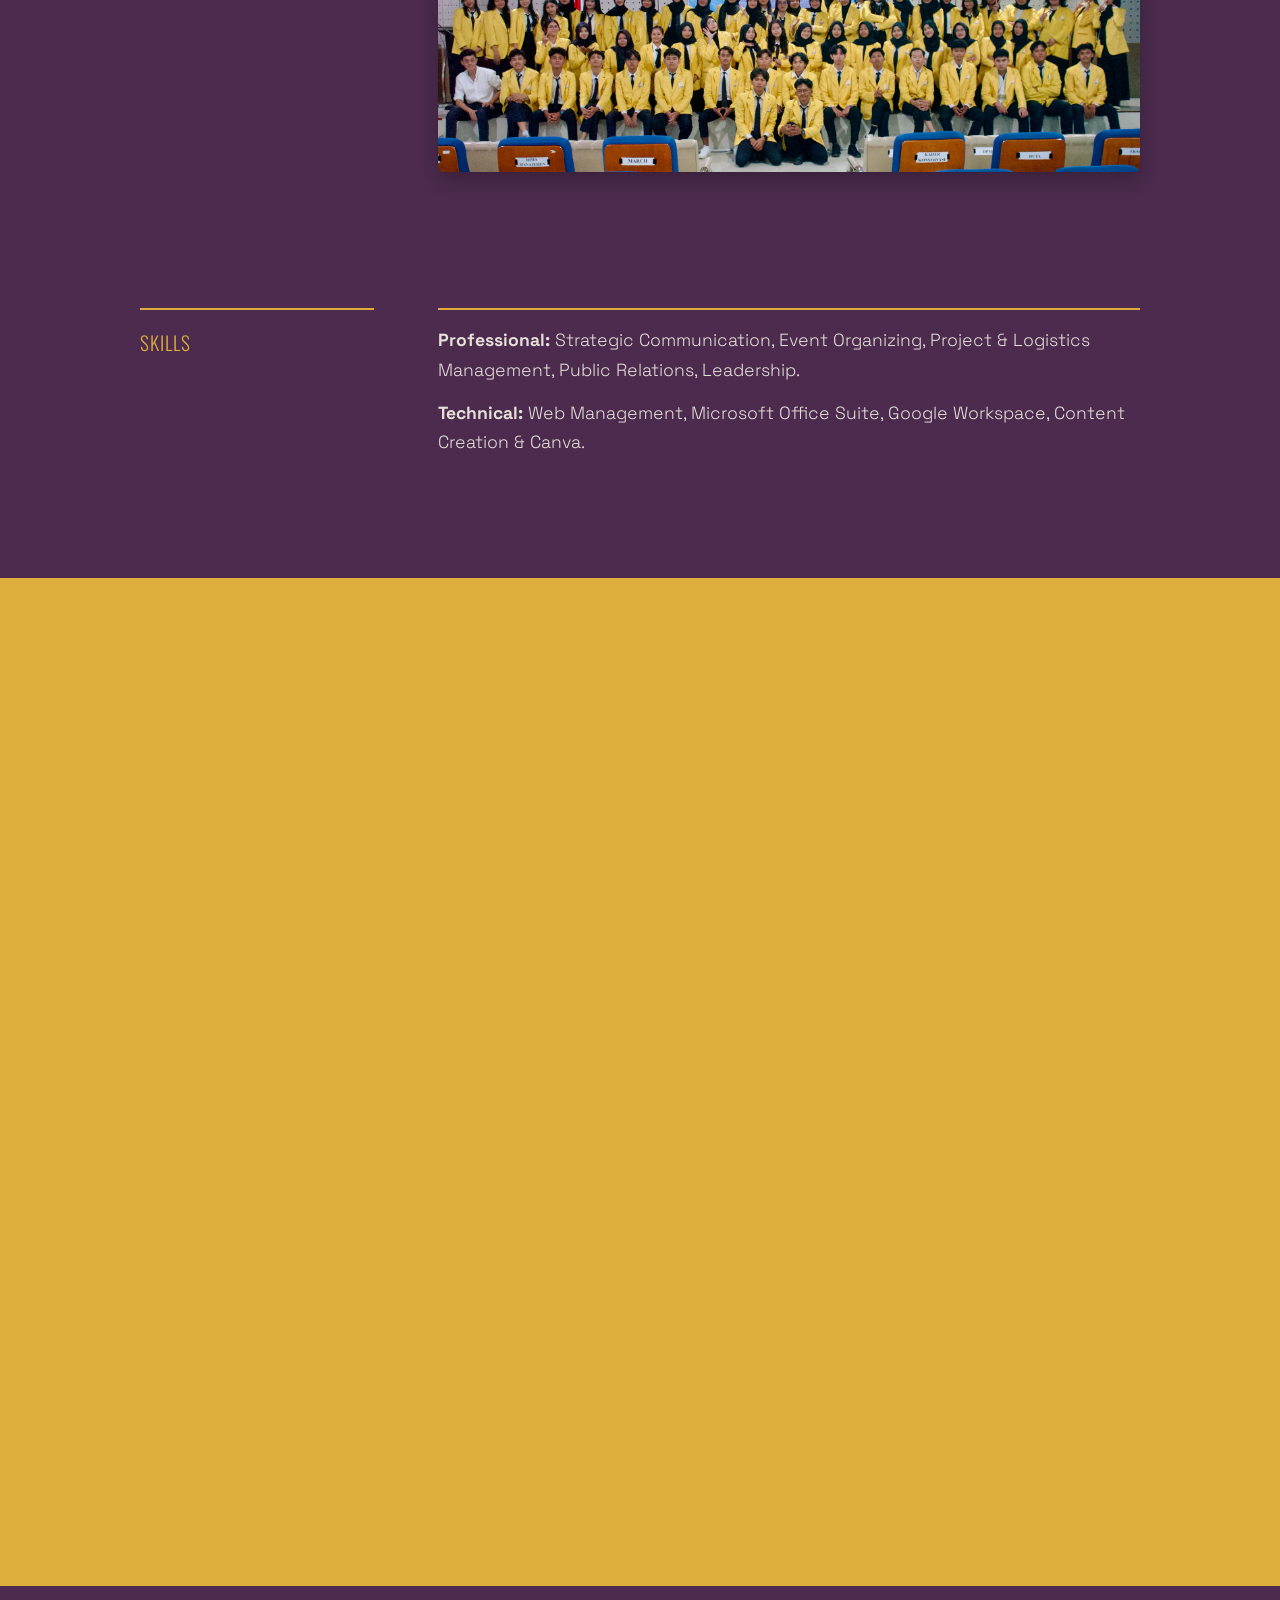
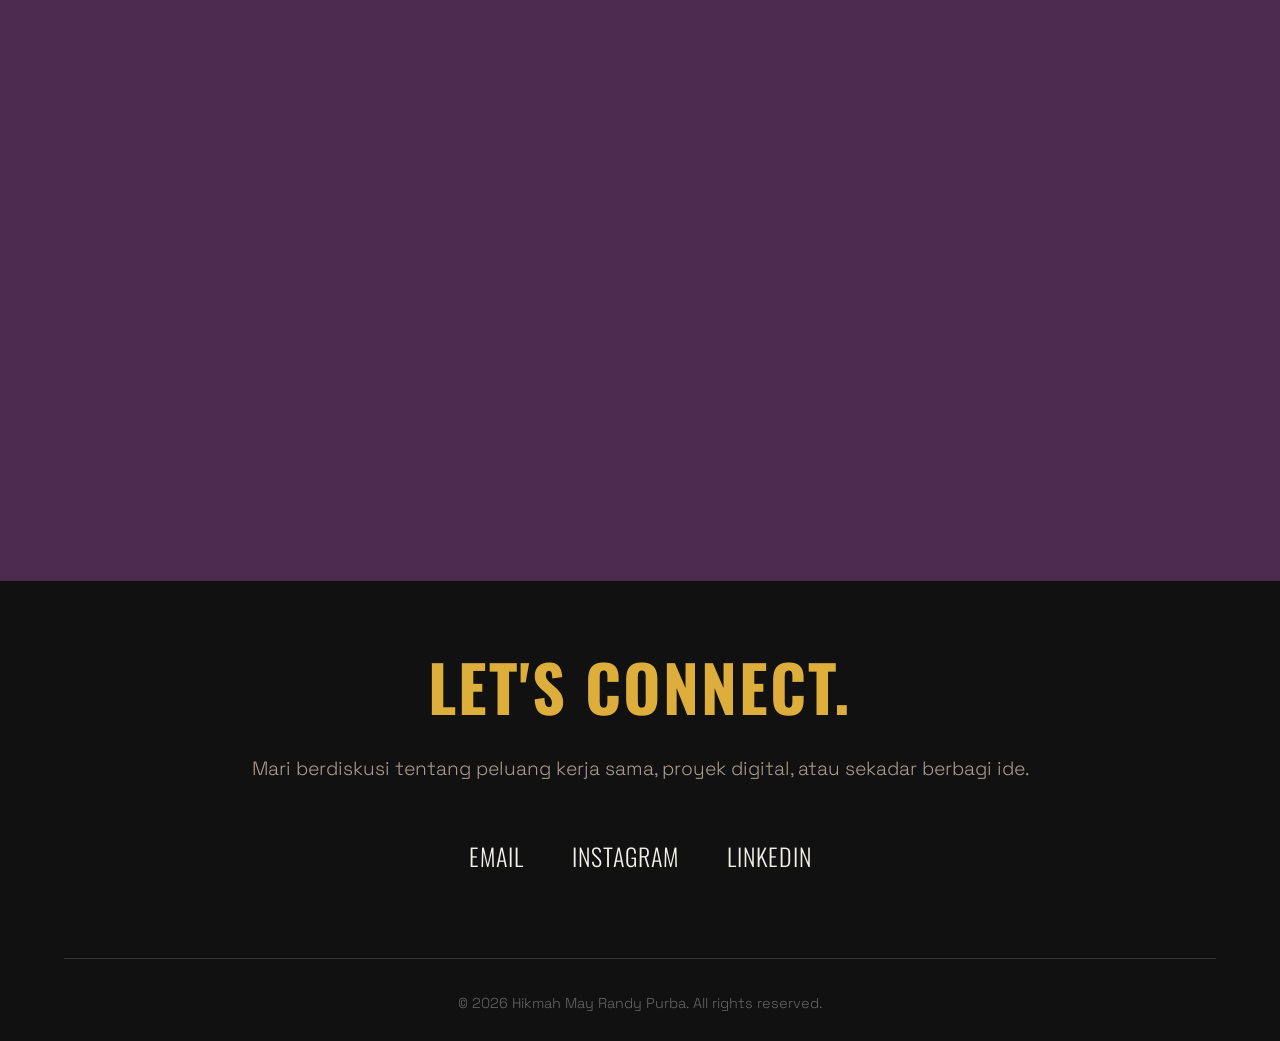
==== commit 5bd2f8ba: "Update index.html" ====
--- a/index.html
+++ b/index.html
@@ -133,7 +133,7 @@
         <!-- Bminor -->
         <div class="project-container fade-in-scroll">
             <div class="project-image-wrapper">
-                <img src="bminor.jpg" alt="Visual & Event Bminor">
+                <img src="bminor.JPG" alt="Visual & Event Bminor">
             </div>
             <div class="project-text">
                 <h2 style="font-family: 'Playfair Display', serif; font-size: 3rem; margin-bottom: 1rem;">Bminor</h2>
@@ -180,4 +180,4 @@
     <script src="script.js"></script>
 </body>
 
-</html>+</html>
--- a/style.css
+++ b/style.css
@@ -219,6 +219,31 @@
 .resume-item .date { display: inline-block; font-family: 'Space Grotesk', sans-serif; font-size: 0.95rem; font-weight: 600; color: #DDAE3B; margin-bottom: 1rem; text-transform: uppercase; letter-spacing: 0.5px; }
 .resume-item p { font-family: 'Space Grotesk', sans-serif; font-size: 1.1rem; line-height: 1.7; margin-bottom: 0.8rem; color: #E5E0D8; }
 
+.resume-gallery {
+    display: grid;
+    grid-template-columns: repeat(auto-fit, minmax(250px, 1fr));
+    gap: 1.5rem;
+    margin-top: 1.5rem;
+}
+.resume-gallery img {
+    width: 100%;
+    height: 220px;
+    object-fit: cover;
+    border-radius: 6px;
+    box-shadow: 0 8px 20px rgba(0,0,0,0.25);
+    transition: transform 0.3s ease;
+}
+.resume-gallery img:hover {
+    transform: scale(1.02);
+}
+
+.pln-portrait {
+    max-width: 350px;
+    height: 300px !important;
+    object-position: center 20%;
+}
+
+
 /* Section Common */
 section {
     padding: 3rem 5% !important;
